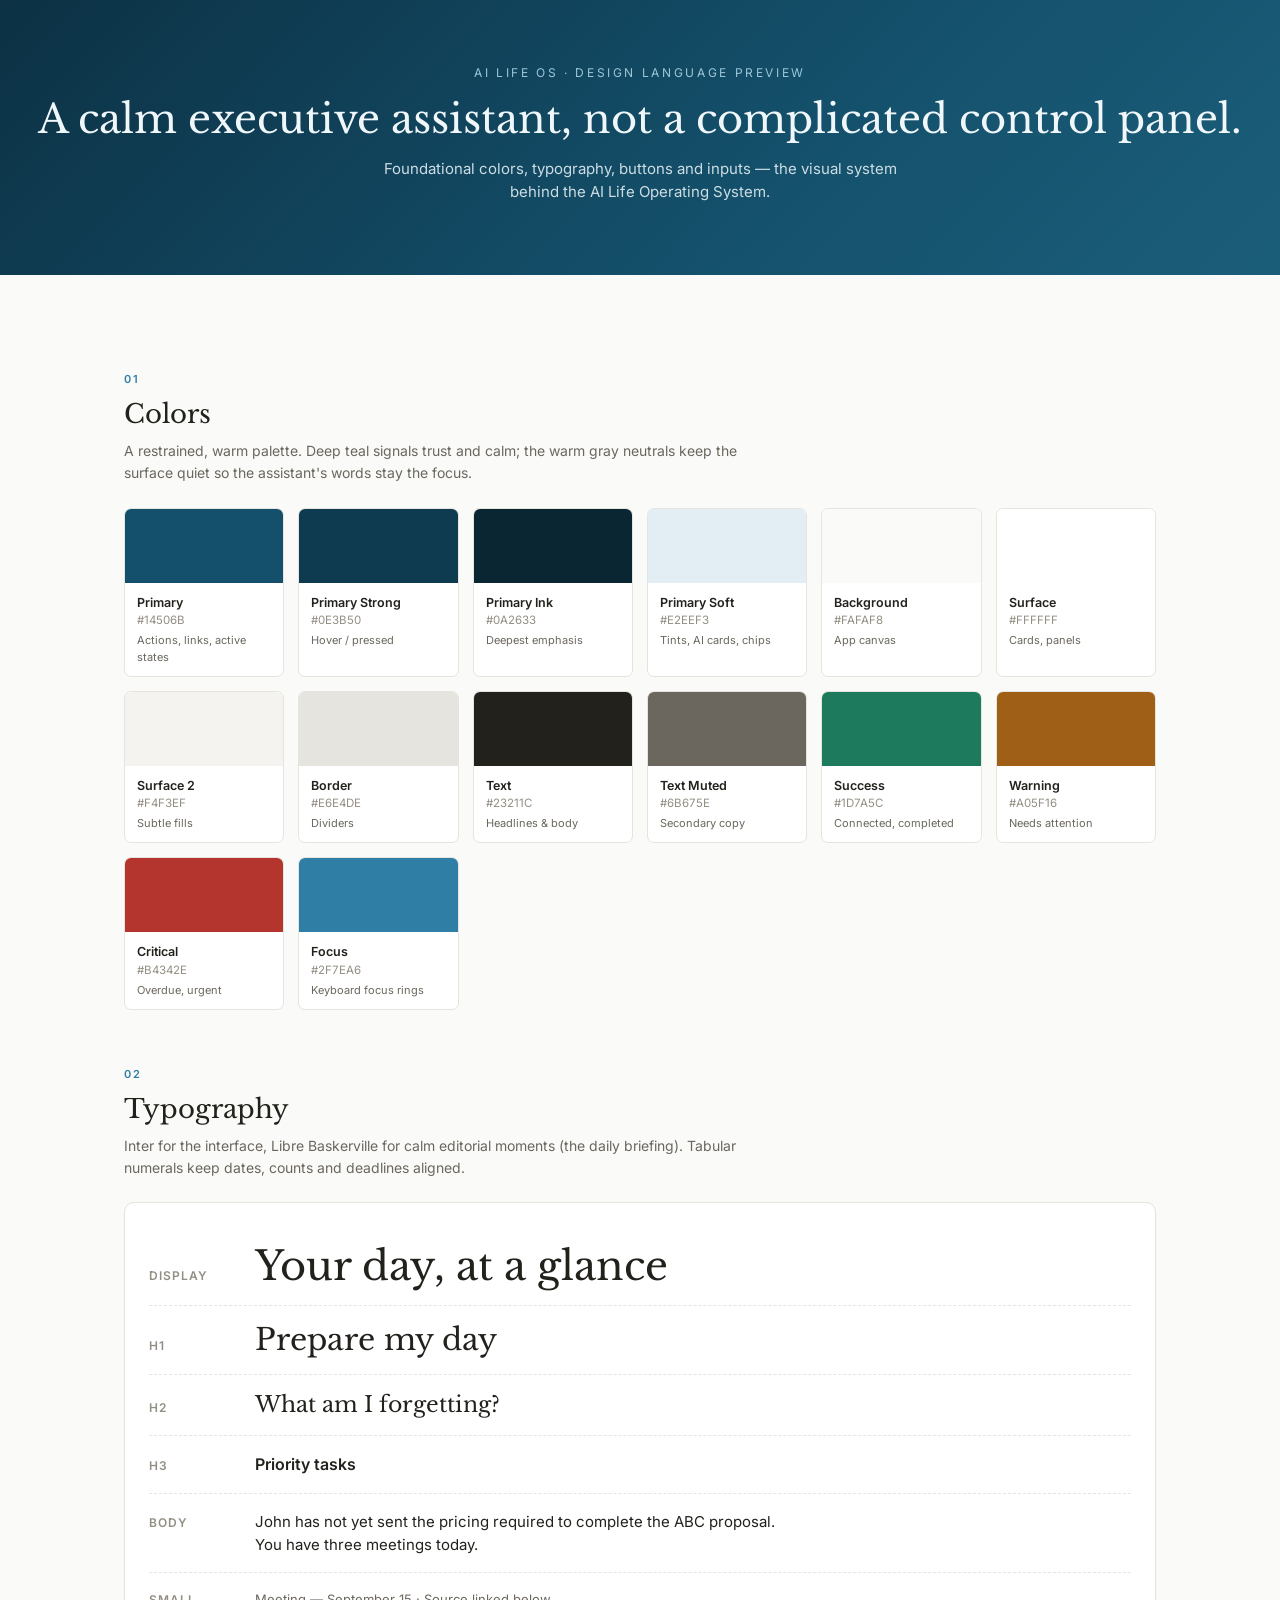
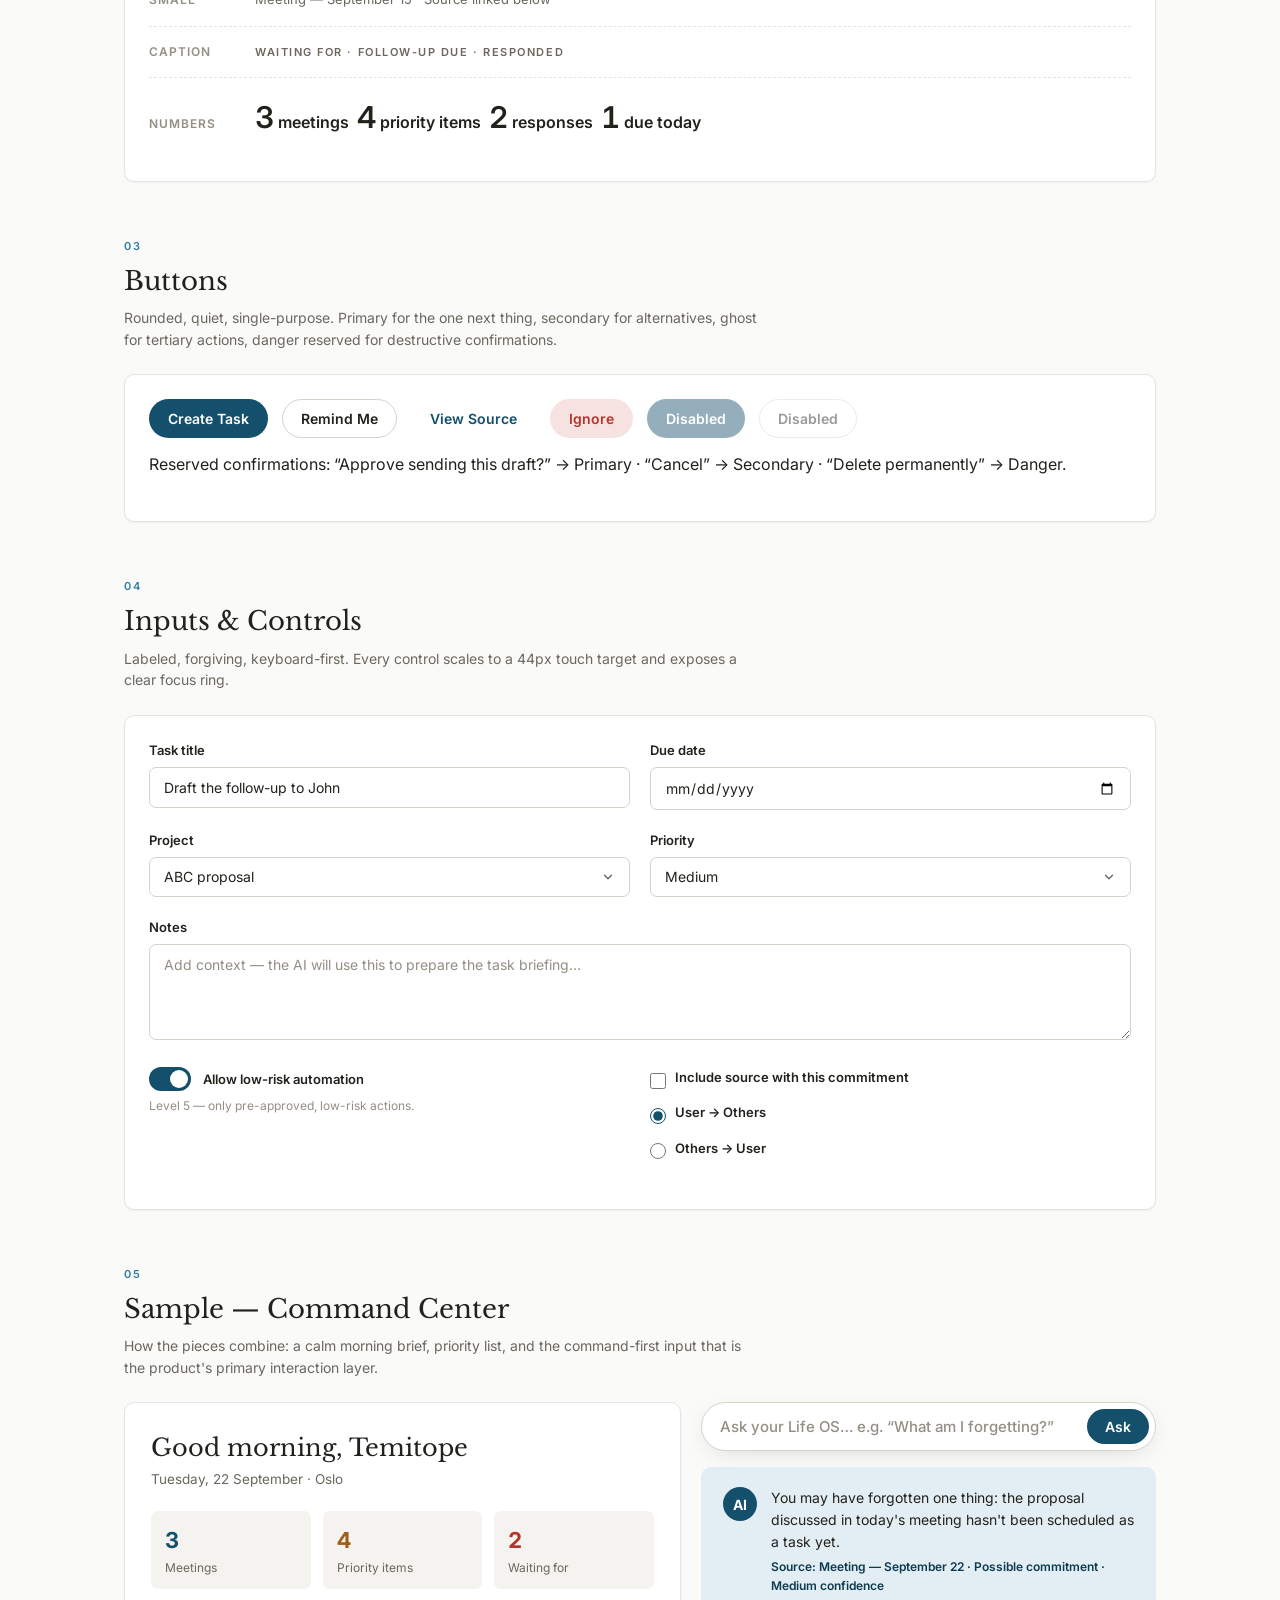
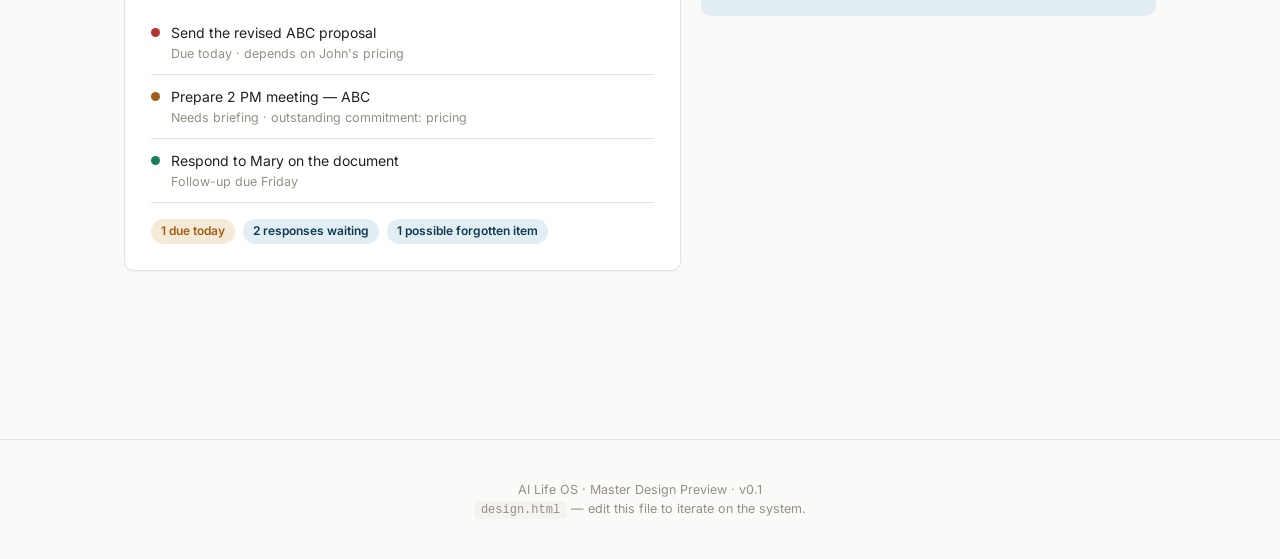
==== design.html @ 880a8f1d "Add design.html — AI Life OS visual design preview" ====
<!DOCTYPE html>
<html lang="en">
<head>
<meta charset="UTF-8">
<meta name="viewport" content="width=device-width, initial-scale=1.0">
<title>AI Life OS — Design System Preview</title>
<link rel="preconnect" href="https://fonts.googleapis.com">
<link rel="preconnect" href="https://fonts.gstatic.com" crossorigin>
<link href="https://fonts.googleapis.com/css2?family=Inter:wght@400;500;600;700&family=Libre+Baskerville:ital@0;1&display=swap" rel="stylesheet">
<style>
  :root {
    /* Brand */
    --primary:        #14506b;
    --primary-strong: #0e3b50;
    --primary-soft:   #e2eef3;
    --primary-ink:    #0a2633;

    /* Neutrals — warm, calm gray */
    --bg:        #fafaf8;
    --surface:   #ffffff;
    --surface-2: #f4f3ef;
    --border:    #e6e4de;
    --border-2:  #d6d3cb;
    --text:      #23211c;
    --text-mut:  #6b675e;
    --text-faint:#948f84;

    /* Semantic */
    --success:  #1d7a5c;
    --success-soft: #e2f1ea;
    --warning:  #a05f16;
    --warning-soft: #f5ead8;
    --danger:   #b4342e;
    --danger-soft: #f6e3e1;
    --focus:    #2f7ea6;

    /* Type */
    --sans: 'Inter', system-ui, -apple-system, 'Segoe UI', Roboto, sans-serif;
    --serif: 'Libre Baskerville', Georgia, 'Times New Roman', serif;

    --radius: 10px;
    --radius-sm: 7px;
    --shadow-sm: 0 1px 2px rgba(20, 15, 5, .05);
    --shadow-md: 0 6px 24px -8px rgba(20, 15, 5, .16);
    --sp: 16px;
  }

  * { box-sizing: border-box; margin: 0; padding: 0; }

  body {
    font-family: var(--sans);
    background: var(--bg);
    color: var(--text);
    line-height: 1.55;
    -webkit-font-smoothing: antialiased;
  }

  /* ---------- Layout ---------- */
  header.hero {
    background: linear-gradient(135deg, #0c3144 0%, var(--primary) 60%, #1b5e7a 100%);
    color: #f0f7fa;
    padding: 64px 24px 72px;
    text-align: center;
  }
  header.hero .eyebrow {
    font-size: 12px;
    letter-spacing: .22em;
    text-transform: uppercase;
    color: #9dc7d8;
    margin-bottom: 12px;
  }
  header.hero h1 {
    font-family: var(--serif);
    font-weight: 400;
    font-size: clamp(26px, 4vw, 40px);
    line-height: 1.2;
  }
  header.hero p {
    margin-top: 14px;
    font-size: 15px;
    color: #cddde4;
    max-width: 560px;
    margin-inline: auto;
  }

  main { max-width: 1080px; margin: 0 auto; padding: 40px 24px 96px; }

  section { margin-top: 56px; }
  .section-head { margin-bottom: 24px; }
  .section-head .kicker {
    font-size: 11px;
    font-weight: 600;
    letter-spacing: .18em;
    text-transform: uppercase;
    color: var(--focus);
  }
  .section-head h2 {
    font-family: var(--serif);
    font-weight: 400;
    font-size: 26px;
    margin-top: 6px;
  }
  .section-head p { color: var(--text-mut); font-size: 14px; margin-top: 6px; max-width: 640px; }

  .card {
    background: var(--surface);
    border: 1px solid var(--border);
    border-radius: var(--radius);
    box-shadow: var(--shadow-sm);
  }
  .card-pad { padding: 24px; }

  /* ---------- Colors ---------- */
  .palette { display: grid; grid-template-columns: repeat(auto-fill, minmax(158px, 1fr)); gap: 14px; }
  .swatch { border: 1px solid var(--border); border-radius: var(--radius-sm); overflow: hidden; background: var(--surface); }
  .swatch .tile { height: 74px; }
  .swatch .meta { padding: 10px 12px; }
  .swatch .meta .name { font-size: 12.5px; font-weight: 600; }
  .swatch .meta .hex { font-size: 11.5px; color: var(--text-faint); font-variant-ligatures: none; }
  .swatch .meta .use { font-size: 11px; color: var(--text-mut); margin-top: 2px; }

  /* ---------- Typography ---------- */
  .type-row { display: grid; grid-template-columns: 88px 1fr; gap: 18px; align-items: baseline; padding: 16px 0; border-bottom: 1px dashed var(--border); }
  .type-row:last-child { border-bottom: none; }
  .type-row .label { font-size: 12px; color: var(--text-faint); font-weight: 600; text-transform: uppercase; letter-spacing: .08em; }
  .t-display { font-family: var(--serif); font-size: 40px; line-height: 1.15; }
  .t-h1 { font-family: var(--serif); font-size: 30px; line-height: 1.2; }
  .t-h2 { font-family: var(--serif); font-size: 22px; line-height: 1.25; }
  .t-h3 { font-family: var(--sans); font-size: 16px; font-weight: 600; }
  .t-body { font-size: 15px; max-width: 58ch; }
  .t-small { font-size: 13px; color: var(--text-mut); }
  .t-cap { font-size: 11px; letter-spacing: .14em; text-transform: uppercase; color: var(--text-mut); font-weight: 600; }
  .t-num { font-family: var(--sans); font-weight: 600; font-variant-numeric: tabular-nums; }
  .t-num.big { font-size: 30px; }

  /* ---------- Buttons ---------- */
  .btn-grid { display: flex; flex-wrap: wrap; gap: 14px; align-items: center; }
  .btn {
    display: inline-flex; align-items: center; gap: 8px;
    font-family: var(--sans); font-size: 14px; font-weight: 600;
    padding: 10px 18px; border-radius: 999px; border: 1px solid transparent;
    cursor: pointer; transition: background .15s ease, border-color .15s ease, color .15s ease, box-shadow .15s ease;
    text-decoration: none;
  }
  .btn:focus-visible { outline: 2px solid var(--focus); outline-offset: 2px; }
  .btn-primary { background: var(--primary); color: #fff; }
  .btn-primary:hover { background: var(--primary-strong); }
  .btn-primary:active { background: var(--primary-ink); }
  .btn-secondary { background: var(--surface); color: var(--text); border-color: var(--border-2); }
  .btn-secondary:hover { border-color: var(--text-faint); background: var(--surface-2); }
  .btn-ghost { background: transparent; color: var(--primary); }
  .btn-ghost:hover { background: var(--primary-soft); }
  .btn-danger { background: var(--danger-soft); color: var(--danger); }
  .btn-danger:hover { background: #f0d4d1; }
  .btn[disabled] { opacity: .45; cursor: not-allowed; box-shadow: none; }

  /* ---------- Inputs ---------- */
  .field { margin-bottom: 20px; }
  .field label { display: block; font-size: 13px; font-weight: 600; margin-bottom: 7px; }
  .field .hint { font-size: 12px; color: var(--text-faint); margin-top: 6px; }
  .input, .select, .textarea {
    width: 100%;
    font-family: var(--sans); font-size: 14px; color: var(--text);
    background: var(--surface);
    border: 1px solid var(--border-2);
    border-radius: var(--radius-sm);
    padding: 11px 14px;
    transition: border-color .15s ease, box-shadow .15s ease;
  }
  .input::placeholder, .textarea::placeholder { color: var(--text-faint); }
  .input:hover, .select:hover, .textarea:hover { border-color: var(--text-faint); }
  .input:focus, .select:focus, .textarea:focus { outline: none; border-color: var(--focus); box-shadow: 0 0 0 3px rgba(47,126,166,.16); }
  .select { appearance: none; background-image: url("data:image/svg+xml,%3Csvg xmlns='http://www.w3.org/2000/svg' width='14' height='14' viewBox='0 0 24 24' fill='none' stroke='%236b675e' stroke-width='2.4' stroke-linecap='round' stroke-linejoin='round'%3E%3Cpolyline points='6 9 12 15 18 9'/%3E%3C/svg%3E"); background-repeat: no-repeat; background-position: right 14px center; padding-right: 40px; }
  .textarea { min-height: 96px; resize: vertical; }
  .form-grid { display: grid; grid-template-columns: 1fr 1fr; gap: 0 20px; }
  .full { grid-column: 1 / -1; }
  @media (max-width: 640px) { .form-grid { grid-template-columns: 1fr; } }

  /* Toggle */
  .toggle-row { display: flex; align-items: center; gap: 12px; font-size: 14px; }
  .toggle { position: relative; width: 42px; height: 24px; flex: none; }
  .toggle input { opacity: 0; width: 0; height: 0; }
  .toggle .track { position: absolute; inset: 0; border-radius: 999px; background: var(--border-2); transition: background .18s; }
  .toggle .track::after { content: ""; position: absolute; top: 3px; left: 3px; width: 18px; height: 18px; border-radius: 50%; background: #fff; box-shadow: var(--shadow-sm); transition: transform .18s; }
  .toggle input:checked + .track { background: var(--primary); }
  .toggle input:checked + .track::after { transform: translateX(18px); }
  .toggle input:focus-visible + .track { outline: 2px solid var(--focus); outline-offset: 2px; }

  /* Checkbox / radio */
  .choice { display: flex; align-items: center; gap: 9px; font-size: 14px; }
  .choice input { width: 16px; height: 16px; accent-color: var(--primary); }

  /* ---------- Sample UI ---------- */
  .sample-grid { display: grid; grid-template-columns: 1.1fr .9fr; gap: 20px; }
  @media (max-width: 820px) { .sample-grid { grid-template-columns: 1fr; } }

  .good-morning { padding: 26px; }
  .gm-title { font-family: var(--serif); font-size: 24px; }
  .gm-sub { color: var(--text-mut); font-size: 13.5px; margin-top: 2px; }
  .stat-row { display: grid; grid-template-columns: repeat(3, 1fr); gap: 12px; margin: 22px 0; }
  .stat { background: var(--surface-2); border-radius: var(--radius-sm); padding: 12px 14px; }
  .stat .n { font-variant-numeric: tabular-nums; font-weight: 700; font-size: 22px; color: var(--primary); }
  .stat .l { font-size: 12px; color: var(--text-mut); margin-top: 1px; }
  .stat.crit .n { color: var(--danger); }
  .stat.warn .n { color: var(--warning); }

  .item { display: flex; gap: 11px; align-items: flex-start; padding: 11px 0; border-bottom: 1px solid var(--border); }
  .item:last-child { border-bottom: none; }
  .dot { width: 9px; height: 9px; border-radius: 50%; margin-top: 6px; flex: none; }
  .dot.hi { background: var(--danger); }
  .dot.mid { background: var(--warning); }
  .dot.lo { background: var(--success); }
  .item .t { font-size: 14px; }
  .item .s { font-size: 12.5px; color: var(--text-faint); }
  .chip { display: inline-flex; align-items: center; gap: 5px; font-size: 12px; font-weight: 600; padding: 3px 10px; border-radius: 999px; }
  .chip.acc { background: var(--primary-soft); color: var(--primary-strong); }
  .chip.warn { background: var(--warning-soft); color: var(--warning); }

  .cmd-bar {
    display: flex; align-items: center; gap: 10px;
    background: var(--surface); border: 1px solid var(--border-2);
    border-radius: 999px; padding: 6px 6px 6px 18px;
    box-shadow: var(--shadow-md);
    transition: border-color .15s, box-shadow .15s;
  }
  .cmd-bar:focus-within { border-color: var(--focus); box-shadow: 0 0 0 3px rgba(47,126,166,.16); }
  .cmd-bar input { flex: 1; border: none; outline: none; background: transparent; font: 500 15px var(--sans); color: var(--text); min-width: 0; }
  .cmd-bar input::placeholder { color: var(--text-faint); }
  .cmd-btn { background: var(--primary); color: #fff; border: none; border-radius: 999px; padding: 9px 18px; font: 600 14px var(--sans); cursor: pointer; }
  .cmd-btn:hover { background: var(--primary-strong); }

  .ai-note { display: flex; gap: 14px; padding: 20px 22px; background: var(--primary-soft); border-radius: var(--radius); margin-top: 16px; }
  .ai-note .avatar { width: 34px; height: 34px; border-radius: 50%; background: var(--primary); color: #fff; display: grid; place-items: center; font-weight: 700; font-size: 14px; flex: none; }
  .ai-note .body p { font-size: 14px; }
  .ai-note .body .src { font-size: 12px; color: var(--primary-strong); margin-top: 6px; font-weight: 600; }

  footer { text-align: center; padding: 40px 24px; color: var(--text-faint); font-size: 12.5px; border-top: 1px solid var(--border); margin-top: 72px; }
  footer code { background: var(--surface-2); padding: 2px 7px; border-radius: 5px; font-size: 12px; }
</style>
</head>
<body>

<header class="hero">
  <div class="eyebrow">AI Life OS · Design Language Preview</div>
  <h1>A calm executive assistant, not a complicated control panel.</h1>
  <p>Foundational colors, typography, buttons and inputs — the visual system behind the AI Life Operating System.</p>
</header>

<main>

  <!-- Color -->
  <section id="colors">
    <div class="section-head">
      <div class="kicker">01</div>
      <h2>Colors</h2>
      <p>A restrained, warm palette. Deep teal signals trust and calm; the warm gray neutrals keep the surface quiet so the assistant's words stay the focus.</p>
    </div>
    <div class="palette">
      <div class="swatch"><div class="tile" style="background:#14506b"></div><div class="meta"><div class="name">Primary</div><div class="hex">#14506B</div><div class="use">Actions, links, active states</div></div></div>
      <div class="swatch"><div class="tile" style="background:#0e3b50"></div><div class="meta"><div class="name">Primary Strong</div><div class="hex">#0E3B50</div><div class="use">Hover / pressed</div></div></div>
      <div class="swatch"><div class="tile" style="background:#0a2633"></div><div class="meta"><div class="name">Primary Ink</div><div class="hex">#0A2633</div><div class="use">Deepest emphasis</div></div></div>
      <div class="swatch"><div class="tile" style="background:#e2eef3"></div><div class="meta"><div class="name">Primary Soft</div><div class="hex">#E2EEF3</div><div class="use">Tints, AI cards, chips</div></div></div>
      <div class="swatch"><div class="tile" style="background:#fafaf8"></div><div class="meta"><div class="name">Background</div><div class="hex">#FAFAF8</div><div class="use">App canvas</div></div></div>
      <div class="swatch"><div class="tile" style="background:#ffffff"></div><div class="meta"><div class="name">Surface</div><div class="hex">#FFFFFF</div><div class="use">Cards, panels</div></div></div>
      <div class="swatch"><div class="tile" style="background:#f4f3ef"></div><div class="meta"><div class="name">Surface 2</div><div class="hex">#F4F3EF</div><div class="use">Subtle fills</div></div></div>
      <div class="swatch"><div class="tile" style="background:#e6e4de"></div><div class="meta"><div class="name">Border</div><div class="hex">#E6E4DE</div><div class="use">Dividers</div></div></div>
      <div class="swatch"><div class="tile" style="background:#23211c"></div><div class="meta"><div class="name">Text</div><div class="hex">#23211C</div><div class="use">Headlines &amp; body</div></div></div>
      <div class="swatch"><div class="tile" style="background:#6b675e"></div><div class="meta"><div class="name">Text Muted</div><div class="hex">#6B675E</div><div class="use">Secondary copy</div></div></div>
      <div class="swatch"><div class="tile" style="background:#1d7a5c"></div><div class="meta"><div class="name">Success</div><div class="hex">#1D7A5C</div><div class="use">Connected, completed</div></div></div>
      <div class="swatch"><div class="tile" style="background:#a05f16"></div><div class="meta"><div class="name">Warning</div><div class="hex">#A05F16</div><div class="use">Needs attention</div></div></div>
      <div class="swatch"><div class="tile" style="background:#b4342e"></div><div class="meta"><div class="name">Critical</div><div class="hex">#B4342E</div><div class="use">Overdue, urgent</div></div></div>
      <div class="swatch"><div class="tile" style="background:#2f7ea6"></div><div class="meta"><div class="name">Focus</div><div class="hex">#2F7EA6</div><div class="use">Keyboard focus rings</div></div></div>
    </div>
  </section>

  <!-- Typography -->
  <section id="type">
    <div class="section-head">
      <div class="kicker">02</div>
      <h2>Typography</h2>
      <p>Inter for the interface, Libre Baskerville for calm editorial moments (the daily briefing). Tabular numerals keep dates, counts and deadlines aligned.</p>
    </div>
    <div class="card card-pad">
      <div class="type-row"><div class="label">Display</div><div class="t-display">Your day, at a glance</div></div>
      <div class="type-row"><div class="label">H1</div><div class="t-h1">Prepare my day</div></div>
      <div class="type-row"><div class="label">H2</div><div class="t-h2">What am I forgetting?</div></div>
      <div class="type-row"><div class="label">H3</div><div class="t-h3">Priority tasks</div></div>
      <div class="type-row"><div class="label">Body</div><div class="t-body">John has not yet sent the pricing required to complete the ABC proposal. You have three meetings today.</div></div>
      <div class="type-row"><div class="label">Small</div><div class="t-small">Meeting — September 15 · Source linked below</div></div>
      <div class="type-row"><div class="label">Caption</div><div class="t-cap">Waiting for · Follow-up due · Responded</div></div>
      <div class="type-row"><div class="label">Numbers</div><div class="t-num"><span class="t-num big">3</span> meetings&nbsp;&nbsp;<span class="t-num big">4</span> priority items&nbsp;&nbsp;<span class="t-num big">2</span> responses&nbsp;&nbsp;<span class="t-num big">1</span> due today</div></div>
    </div>
  </section>

  <!-- Buttons -->
  <section id="buttons">
    <div class="section-head">
      <div class="kicker">03</div>
      <h2>Buttons</h2>
      <p>Rounded, quiet, single-purpose. Primary for the one next thing, secondary for alternatives, ghost for tertiary actions, danger reserved for destructive confirmations.</p>
    </div>
    <div class="card card-pad">
      <div class="btn-grid">
        <button class="btn btn-primary">Create Task</button>
        <button class="btn btn-secondary">Remind Me</button>
        <button class="btn btn-ghost">View Source</button>
        <button class="btn btn-danger">Ignore</button>
        <button class="btn btn-primary" disabled>Disabled</button>
        <button class="btn btn-secondary" disabled>Disabled</button>
      </div>
      <p class="field hint" style="margin-top:14px">Reserved confirmations: “Approve sending this draft?” → Primary · “Cancel” → Secondary · “Delete permanently” → Danger.</p>
    </div>
  </section>

  <!-- Inputs -->
  <section id="inputs">
    <div class="section-head">
      <div class="kicker">04</div>
      <h2>Inputs &amp; Controls</h2>
      <p>Labeled, forgiving, keyboard-first. Every control scales to a 44px touch target and exposes a clear focus ring.</p>
    </div>
    <div class="card card-pad">
      <div class="form-grid">
        <div class="field">
          <label for="in-name">Task title</label>
          <input class="input" id="in-name" type="text" value="Draft the follow-up to John">
        </div>
        <div class="field">
          <label for="in-due">Due date</label>
          <input class="input" id="in-due" type="date">
        </div>
        <div class="field">
          <label for="in-project">Project</label>
          <select class="select" id="in-project">
            <option>ABC proposal</option>
            <option>Client onboarding</option>
            <option>Q4 planning</option>
            <option>— No project —</option>
          </select>
        </div>
        <div class="field">
          <label for="in-priority">Priority</label>
          <select class="select" id="in-priority">
            <option>High</option>
            <option selected>Medium</option>
            <option>Low</option>
          </select>
        </div>
        <div class="field full">
          <label for="in-notes">Notes</label>
          <textarea class="textarea" id="in-notes" placeholder="Add context — the AI will use this to prepare the task briefing…"></textarea>
        </div>
        <div class="field">
          <div class="toggle-row">
            <span class="toggle"><input type="checkbox" id="tg-autonomy" checked><span class="track"></span></span>
            <label for="tg-autonomy" style="margin:0">Allow low-risk automation</label>
          </div>
          <div class="hint">Level 5 — only pre-approved, low-risk actions.</div>
        </div>
        <div class="field">
          <div class="choice"><input type="checkbox" id="ck-source"><label for="ck-source">Include source with this commitment</label></div>
          <div class="choice" style="margin-top:8px"><input type="radio" name="k" id="rad1" checked><label for="rad1">User → Others</label></div>
          <div class="choice" style="margin-top:8px"><input type="radio" name="k" id="rad2"><label for="rad2">Others → User</label></div>
        </div>
      </div>
    </div>
  </section>

  <!-- Sample UI -->
  <section id="sample">
    <div class="section-head">
      <div class="kicker">05</div>
      <h2>Sample — Command Center</h2>
      <p>How the pieces combine: a calm morning brief, priority list, and the command-first input that is the product's primary interaction layer.</p>
    </div>
    <div class="sample-grid">
      <div class="card good-morning">
        <div class="gm-title">Good morning, Temitope</div>
        <div class="gm-sub">Tuesday, 22 September · Oslo</div>
        <div class="stat-row">
          <div class="stat"><div class="n">3</div><div class="l">Meetings</div></div>
          <div class="stat warn"><div class="n">4</div><div class="l">Priority items</div></div>
          <div class="stat crit"><div class="n">2</div><div class="l">Waiting for</div></div>
        </div>
        <div class="item"><span class="dot hi"></span><div><div class="t">Send the revised ABC proposal</div><div class="s">Due today · depends on John's pricing</div></div></div>
        <div class="item"><span class="dot mid"></span><div><div class="t">Prepare 2 PM meeting — ABC</div><div class="s">Needs briefing · outstanding commitment: pricing</div></div></div>
        <div class="item"><span class="dot lo"></span><div><div class="t">Respond to Mary on the document</div><div class="s">Follow-up due Friday</div></div></div>
        <div style="margin-top:16px; display:flex; gap:8px; flex-wrap:wrap">
          <span class="chip warn">1 due today</span>
          <span class="chip acc">2 responses waiting</span>
          <span class="chip acc">1 possible forgotten item</span>
        </div>
      </div>

      <div>
        <div class="cmd-bar">
          <input type="text" placeholder="Ask your Life OS… e.g. “What am I forgetting?”">
          <button class="cmd-btn">Ask</button>
        </div>
        <div class="ai-note">
          <div class="avatar">AI</div>
          <div class="body">
            <p>You may have forgotten one thing: the proposal discussed in today's meeting hasn't been scheduled as a task yet.</p>
            <div class="src">Source: Meeting — September 22 · Possible commitment · Medium confidence</div>
          </div>
        </div>
      </div>
    </div>
  </section>

</main>

<footer>
  AI Life OS · Master Design Preview · v0.1<br>
  <code>design.html</code> — edit this file to iterate on the system.
</footer>

</body>
</html>
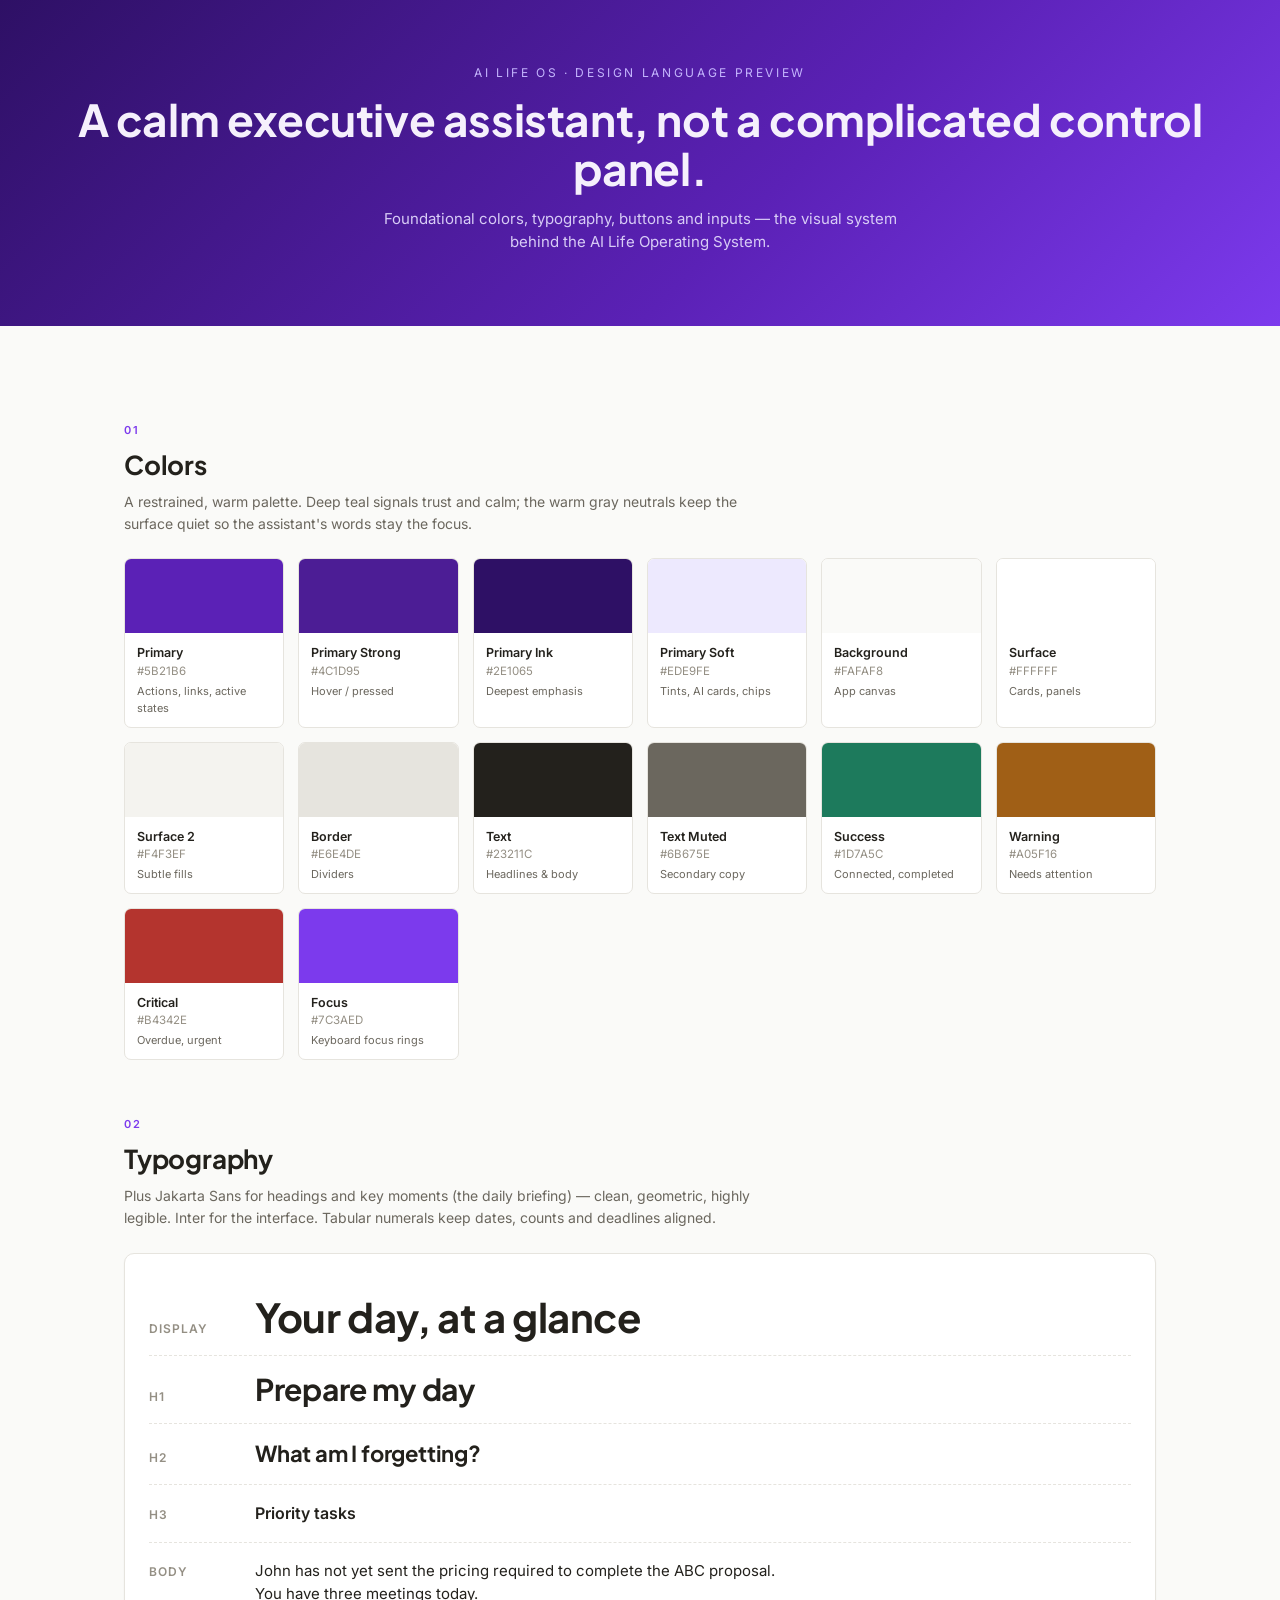
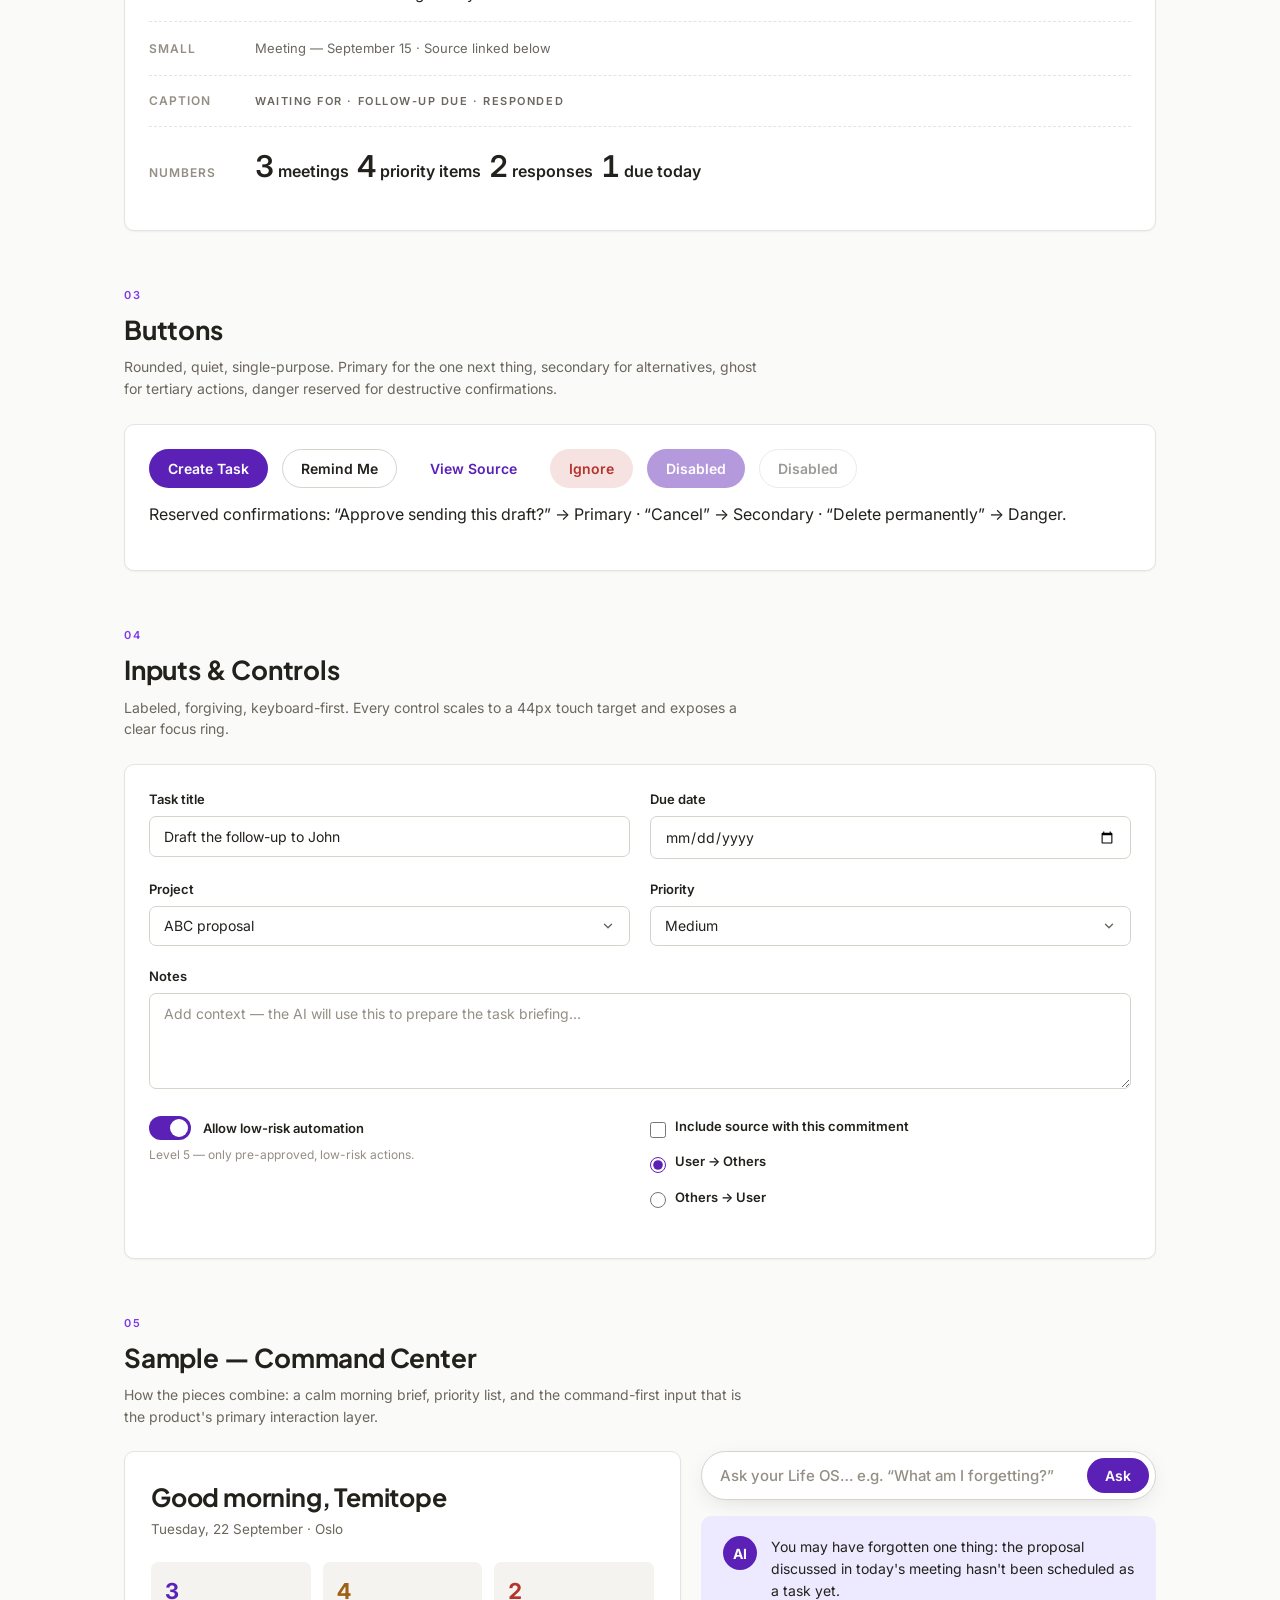
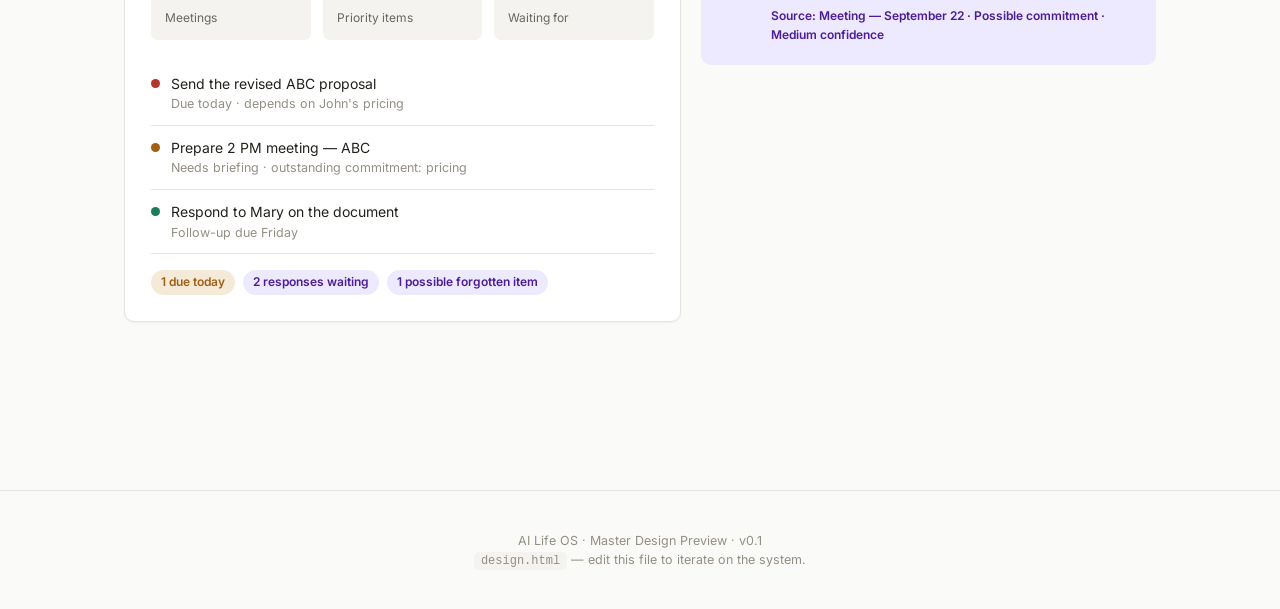
==== commit 76339e63: "design.html: clearer Plus Jakarta Sans headings, purple palette" ====
--- a/design.html
+++ b/design.html
@@ -6,14 +6,14 @@
 <title>AI Life OS — Design System Preview</title>
 <link rel="preconnect" href="https://fonts.googleapis.com">
 <link rel="preconnect" href="https://fonts.gstatic.com" crossorigin>
-<link href="https://fonts.googleapis.com/css2?family=Inter:wght@400;500;600;700&family=Libre+Baskerville:ital@0;1&display=swap" rel="stylesheet">
+<link href="https://fonts.googleapis.com/css2?family=Inter:wght@400;500;600;700&family=Plus+Jakarta+Sans:wght@500;600;700&display=swap" rel="stylesheet">
 <style>
   :root {
     /* Brand */
-    --primary:        #14506b;
-    --primary-strong: #0e3b50;
-    --primary-soft:   #e2eef3;
-    --primary-ink:    #0a2633;
+    --primary:        #5b21b6;
+    --primary-strong: #4c1d95;
+    --primary-soft:   #ede9fe;
+    --primary-ink:    #2e1065;
 
     /* Neutrals — warm, calm gray */
     --bg:        #fafaf8;
@@ -32,11 +32,11 @@
     --warning-soft: #f5ead8;
     --danger:   #b4342e;
     --danger-soft: #f6e3e1;
-    --focus:    #2f7ea6;
+    --focus:    #7c3aed;
 
     /* Type */
     --sans: 'Inter', system-ui, -apple-system, 'Segoe UI', Roboto, sans-serif;
-    --serif: 'Libre Baskerville', Georgia, 'Times New Roman', serif;
+    --display: 'Plus Jakarta Sans', 'Inter', system-ui, -apple-system, 'Segoe UI', Roboto, sans-serif;
 
     --radius: 10px;
     --radius-sm: 7px;
@@ -57,8 +57,8 @@
 
   /* ---------- Layout ---------- */
   header.hero {
-    background: linear-gradient(135deg, #0c3144 0%, var(--primary) 60%, #1b5e7a 100%);
-    color: #f0f7fa;
+    background: linear-gradient(135deg, #2e1065 0%, var(--primary) 60%, #7c3aed 100%);
+    color: #f5f0fc;
     padding: 64px 24px 72px;
     text-align: center;
   }
@@ -66,19 +66,20 @@
     font-size: 12px;
     letter-spacing: .22em;
     text-transform: uppercase;
-    color: #9dc7d8;
+    color: #c4b5fd;
     margin-bottom: 12px;
   }
   header.hero h1 {
-    font-family: var(--serif);
-    font-weight: 400;
-    font-size: clamp(26px, 4vw, 40px);
-    line-height: 1.2;
+    font-family: var(--display);
+    font-weight: 700;
+    font-size: clamp(28px, 4.2vw, 44px);
+    line-height: 1.12;
+    letter-spacing: -0.4px;
   }
   header.hero p {
     margin-top: 14px;
     font-size: 15px;
-    color: #cddde4;
+    color: #d8ccf6;
     max-width: 560px;
     margin-inline: auto;
   }
@@ -95,10 +96,11 @@
     color: var(--focus);
   }
   .section-head h2 {
-    font-family: var(--serif);
-    font-weight: 400;
+    font-family: var(--display);
+    font-weight: 700;
     font-size: 26px;
     margin-top: 6px;
+    letter-spacing: -0.2px;
   }
   .section-head p { color: var(--text-mut); font-size: 14px; margin-top: 6px; max-width: 640px; }
 
@@ -123,9 +125,9 @@
   .type-row { display: grid; grid-template-columns: 88px 1fr; gap: 18px; align-items: baseline; padding: 16px 0; border-bottom: 1px dashed var(--border); }
   .type-row:last-child { border-bottom: none; }
   .type-row .label { font-size: 12px; color: var(--text-faint); font-weight: 600; text-transform: uppercase; letter-spacing: .08em; }
-  .t-display { font-family: var(--serif); font-size: 40px; line-height: 1.15; }
-  .t-h1 { font-family: var(--serif); font-size: 30px; line-height: 1.2; }
-  .t-h2 { font-family: var(--serif); font-size: 22px; line-height: 1.25; }
+  .t-display { font-family: var(--display); font-size: 40px; line-height: 1.14; font-weight: 700; letter-spacing: -0.4px; }
+  .t-h1 { font-family: var(--display); font-size: 30px; line-height: 1.16; font-weight: 700; letter-spacing: -0.3px; }
+  .t-h2 { font-family: var(--display); font-size: 22px; line-height: 1.2; font-weight: 700; letter-spacing: -0.2px; }
   .t-h3 { font-family: var(--sans); font-size: 16px; font-weight: 600; }
   .t-body { font-size: 15px; max-width: 58ch; }
   .t-small { font-size: 13px; color: var(--text-mut); }
@@ -169,7 +171,7 @@
   }
   .input::placeholder, .textarea::placeholder { color: var(--text-faint); }
   .input:hover, .select:hover, .textarea:hover { border-color: var(--text-faint); }
-  .input:focus, .select:focus, .textarea:focus { outline: none; border-color: var(--focus); box-shadow: 0 0 0 3px rgba(47,126,166,.16); }
+  .input:focus, .select:focus, .textarea:focus { outline: none; border-color: var(--focus); box-shadow: 0 0 0 3px rgba(124,58,237,.16); }
   .select { appearance: none; background-image: url("data:image/svg+xml,%3Csvg xmlns='http://www.w3.org/2000/svg' width='14' height='14' viewBox='0 0 24 24' fill='none' stroke='%236b675e' stroke-width='2.4' stroke-linecap='round' stroke-linejoin='round'%3E%3Cpolyline points='6 9 12 15 18 9'/%3E%3C/svg%3E"); background-repeat: no-repeat; background-position: right 14px center; padding-right: 40px; }
   .textarea { min-height: 96px; resize: vertical; }
   .form-grid { display: grid; grid-template-columns: 1fr 1fr; gap: 0 20px; }
@@ -195,7 +197,7 @@
   @media (max-width: 820px) { .sample-grid { grid-template-columns: 1fr; } }
 
   .good-morning { padding: 26px; }
-  .gm-title { font-family: var(--serif); font-size: 24px; }
+  .gm-title { font-family: var(--display); font-weight: 700; font-size: 25px; letter-spacing: -0.2px; }
   .gm-sub { color: var(--text-mut); font-size: 13.5px; margin-top: 2px; }
   .stat-row { display: grid; grid-template-columns: repeat(3, 1fr); gap: 12px; margin: 22px 0; }
   .stat { background: var(--surface-2); border-radius: var(--radius-sm); padding: 12px 14px; }
@@ -223,7 +225,7 @@
     box-shadow: var(--shadow-md);
     transition: border-color .15s, box-shadow .15s;
   }
-  .cmd-bar:focus-within { border-color: var(--focus); box-shadow: 0 0 0 3px rgba(47,126,166,.16); }
+  .cmd-bar:focus-within { border-color: var(--focus); box-shadow: 0 0 0 3px rgba(124,58,237,.16); }
   .cmd-bar input { flex: 1; border: none; outline: none; background: transparent; font: 500 15px var(--sans); color: var(--text); min-width: 0; }
   .cmd-bar input::placeholder { color: var(--text-faint); }
   .cmd-btn { background: var(--primary); color: #fff; border: none; border-radius: 999px; padding: 9px 18px; font: 600 14px var(--sans); cursor: pointer; }
@@ -256,10 +258,10 @@
       <p>A restrained, warm palette. Deep teal signals trust and calm; the warm gray neutrals keep the surface quiet so the assistant's words stay the focus.</p>
     </div>
     <div class="palette">
-      <div class="swatch"><div class="tile" style="background:#14506b"></div><div class="meta"><div class="name">Primary</div><div class="hex">#14506B</div><div class="use">Actions, links, active states</div></div></div>
-      <div class="swatch"><div class="tile" style="background:#0e3b50"></div><div class="meta"><div class="name">Primary Strong</div><div class="hex">#0E3B50</div><div class="use">Hover / pressed</div></div></div>
-      <div class="swatch"><div class="tile" style="background:#0a2633"></div><div class="meta"><div class="name">Primary Ink</div><div class="hex">#0A2633</div><div class="use">Deepest emphasis</div></div></div>
-      <div class="swatch"><div class="tile" style="background:#e2eef3"></div><div class="meta"><div class="name">Primary Soft</div><div class="hex">#E2EEF3</div><div class="use">Tints, AI cards, chips</div></div></div>
+      <div class="swatch"><div class="tile" style="background:#5b21b6"></div><div class="meta"><div class="name">Primary</div><div class="hex">#5B21B6</div><div class="use">Actions, links, active states</div></div></div>
+      <div class="swatch"><div class="tile" style="background:#4c1d95"></div><div class="meta"><div class="name">Primary Strong</div><div class="hex">#4C1D95</div><div class="use">Hover / pressed</div></div></div>
+      <div class="swatch"><div class="tile" style="background:#2e1065"></div><div class="meta"><div class="name">Primary Ink</div><div class="hex">#2E1065</div><div class="use">Deepest emphasis</div></div></div>
+      <div class="swatch"><div class="tile" style="background:#ede9fe"></div><div class="meta"><div class="name">Primary Soft</div><div class="hex">#EDE9FE</div><div class="use">Tints, AI cards, chips</div></div></div>
       <div class="swatch"><div class="tile" style="background:#fafaf8"></div><div class="meta"><div class="name">Background</div><div class="hex">#FAFAF8</div><div class="use">App canvas</div></div></div>
       <div class="swatch"><div class="tile" style="background:#ffffff"></div><div class="meta"><div class="name">Surface</div><div class="hex">#FFFFFF</div><div class="use">Cards, panels</div></div></div>
       <div class="swatch"><div class="tile" style="background:#f4f3ef"></div><div class="meta"><div class="name">Surface 2</div><div class="hex">#F4F3EF</div><div class="use">Subtle fills</div></div></div>
@@ -269,7 +271,7 @@
       <div class="swatch"><div class="tile" style="background:#1d7a5c"></div><div class="meta"><div class="name">Success</div><div class="hex">#1D7A5C</div><div class="use">Connected, completed</div></div></div>
       <div class="swatch"><div class="tile" style="background:#a05f16"></div><div class="meta"><div class="name">Warning</div><div class="hex">#A05F16</div><div class="use">Needs attention</div></div></div>
       <div class="swatch"><div class="tile" style="background:#b4342e"></div><div class="meta"><div class="name">Critical</div><div class="hex">#B4342E</div><div class="use">Overdue, urgent</div></div></div>
-      <div class="swatch"><div class="tile" style="background:#2f7ea6"></div><div class="meta"><div class="name">Focus</div><div class="hex">#2F7EA6</div><div class="use">Keyboard focus rings</div></div></div>
+      <div class="swatch"><div class="tile" style="background:#7c3aed"></div><div class="meta"><div class="name">Focus</div><div class="hex">#7C3AED</div><div class="use">Keyboard focus rings</div></div></div>
     </div>
   </section>
 
@@ -278,7 +280,7 @@
     <div class="section-head">
       <div class="kicker">02</div>
       <h2>Typography</h2>
-      <p>Inter for the interface, Libre Baskerville for calm editorial moments (the daily briefing). Tabular numerals keep dates, counts and deadlines aligned.</p>
+      <p>Plus Jakarta Sans for headings and key moments (the daily briefing) — clean, geometric, highly legible. Inter for the interface. Tabular numerals keep dates, counts and deadlines aligned.</p>
     </div>
     <div class="card card-pad">
       <div class="type-row"><div class="label">Display</div><div class="t-display">Your day, at a glance</div></div>
